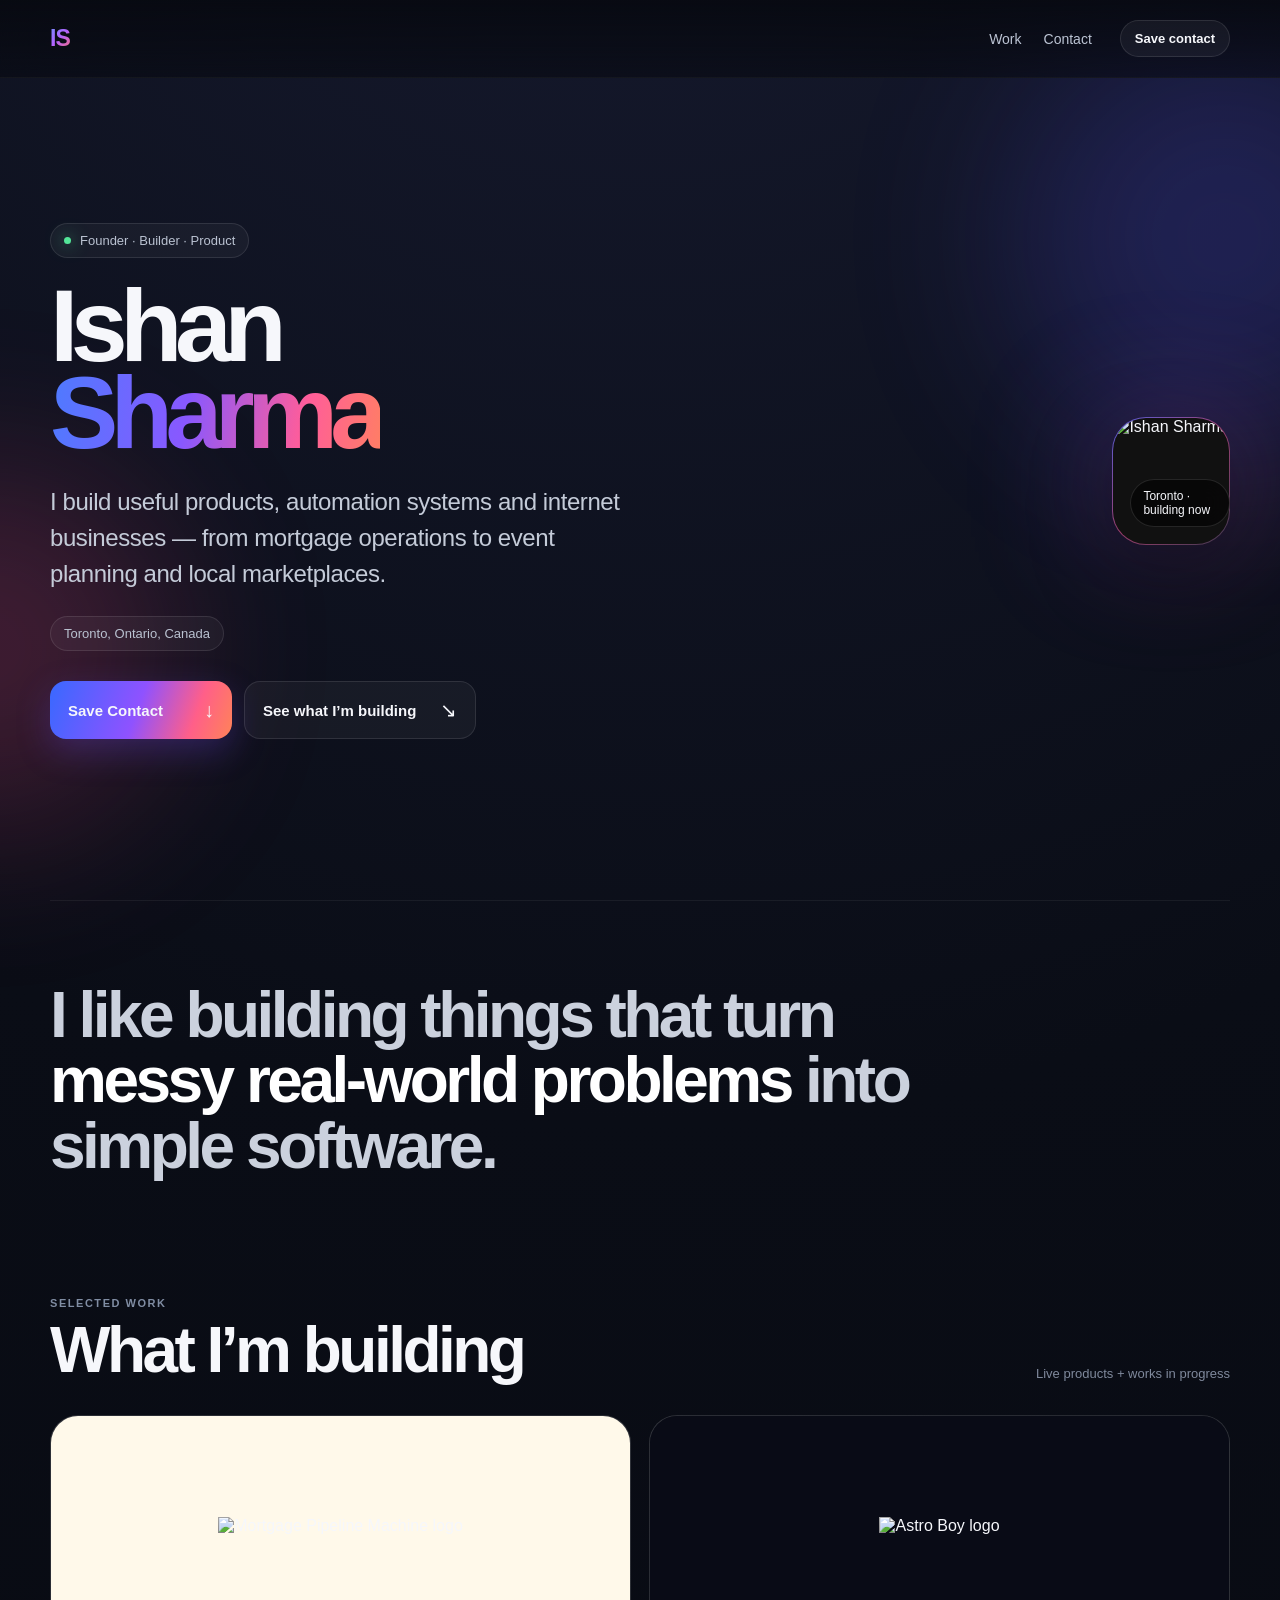
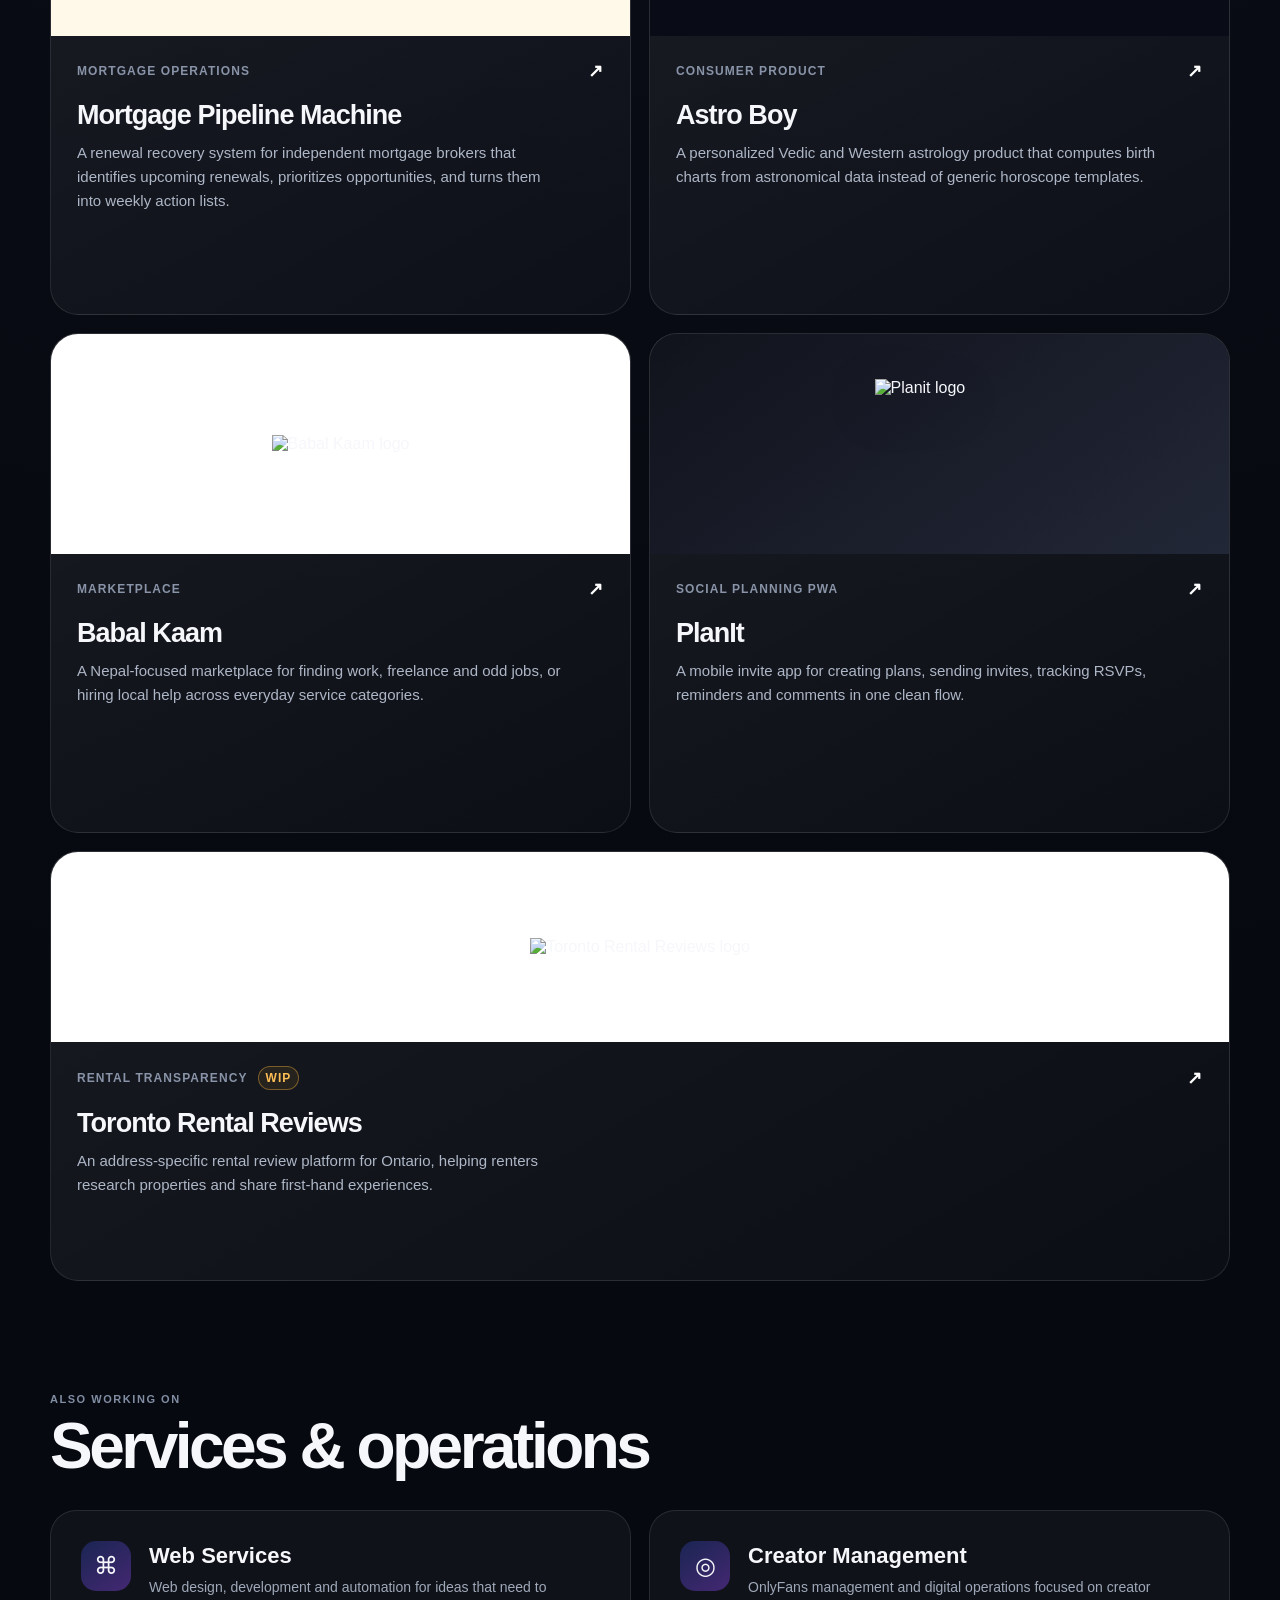
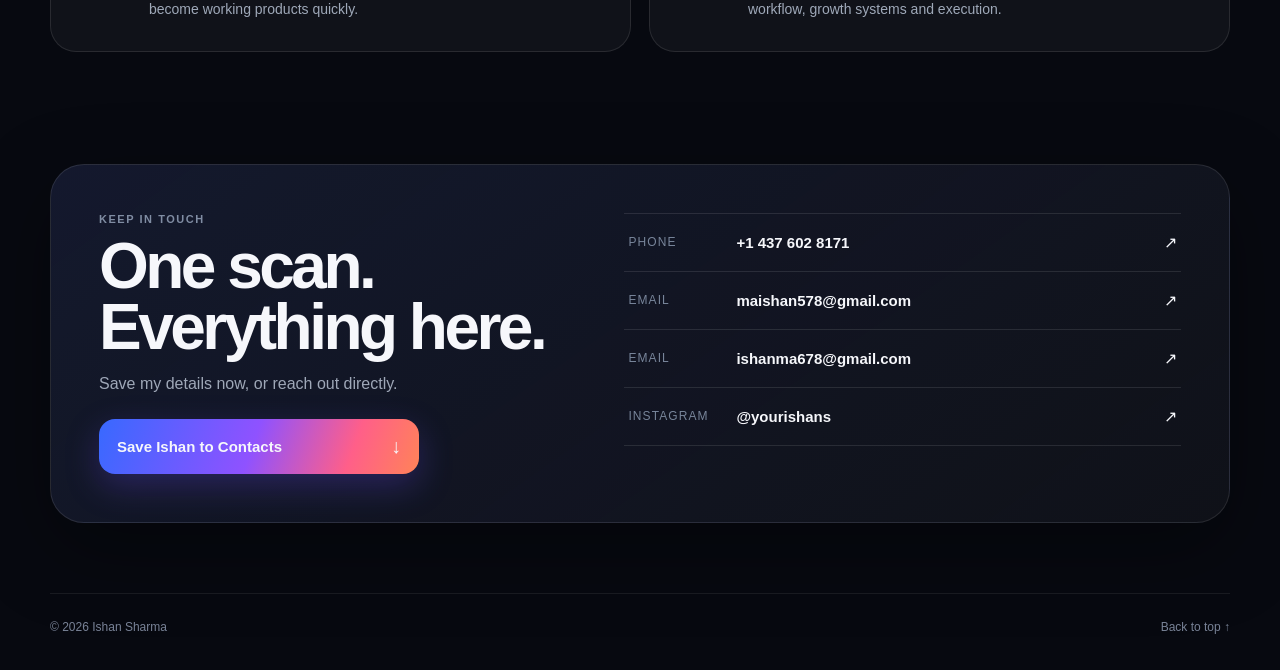
==== index.html @ a85f79b7 "Add files via upload" ====
<!doctype html>
<html lang="en">
<head>
  <meta charset="utf-8" />
  <meta name="viewport" content="width=device-width,initial-scale=1,viewport-fit=cover" />
  <meta name="theme-color" content="#080a10" />
  <meta name="description" content="Ishan Sharma — builder and founder working on products across fintech, consumer apps, marketplaces and web." />
  <title>Ishan Sharma — Builder</title>
  <link rel="icon" href="assets/planit-logo.png" />
  <link rel="preload" href="assets/ishan.jpg" as="image" />
  <link rel="stylesheet" href="styles.css" />
</head>
<body>
  <div class="ambient ambient-a"></div>
  <div class="ambient ambient-b"></div>
  <header class="topbar" id="top">
    <a class="monogram" href="#top" aria-label="Ishan Sharma home">IS</a>
    <nav aria-label="Primary navigation">
      <a href="#work">Work</a>
      <a href="#contact">Contact</a>
    </nav>
    <a class="save-mini" href="ishan-sharma.vcf" download>Save contact</a>
  </header>

  <main>
    <section class="hero wrap" aria-labelledby="hero-title">
      <div class="hero-copy reveal">
        <div class="eyebrow"><span class="pulse"></span> Founder · Builder · Product</div>
        <h1 id="hero-title">Ishan<br><span>Sharma</span></h1>
        <p class="lede">I build useful products, automation systems and internet businesses — from mortgage operations to event planning and local marketplaces.</p>
        <div class="location">Toronto, Ontario, Canada</div>
        <div class="hero-actions">
          <a class="btn primary" href="ishan-sharma.vcf" download>
            <span>Save Contact</span><span class="arrow">↓</span>
          </a>
          <a class="btn secondary" href="#work"><span>See what I’m building</span><span class="arrow">↘</span></a>
        </div>
      </div>
      <div class="portrait-shell reveal" aria-label="Portrait of Ishan Sharma">
        <img src="assets/ishan.jpg" alt="Ishan Sharma" />
        <div class="portrait-tag">Toronto · building now</div>
      </div>
    </section>

    <section class="statement wrap reveal" aria-label="About Ishan">
      <p>I like building things that turn <em>messy real-world problems</em> into simple software.</p>
    </section>

    <section class="work wrap" id="work" aria-labelledby="work-title">
      <div class="section-head reveal">
        <div>
          <span class="kicker">Selected work</span>
          <h2 id="work-title">What I’m building</h2>
        </div>
        <span class="section-note">Live products + works in progress</span>
      </div>

      <div class="project-grid">
        <a class="project project-mpm reveal" href="https://mortgagepipelinemachine.com/" target="_blank" rel="noreferrer">
          <div class="logo-stage light"><img src="assets/mpm-logo.png" alt="Mortgage Pipeline Machine logo" /></div>
          <div class="project-body">
            <div class="project-meta"><span>Mortgage operations</span><span class="open">↗</span></div>
            <h3>Mortgage Pipeline Machine</h3>
            <p>A renewal recovery system for independent mortgage brokers that identifies upcoming renewals, prioritizes opportunities, and turns them into weekly action lists.</p>
          </div>
        </a>

        <a class="project project-astro reveal" href="https://astro-boy.vercel.app/" target="_blank" rel="noreferrer">
          <div class="logo-stage astro"><img src="assets/astroboy-logo.png" alt="Astro Boy logo" /></div>
          <div class="project-body">
            <div class="project-meta"><span>Consumer product</span><span class="open">↗</span></div>
            <h3>Astro Boy</h3>
            <p>A personalized Vedic and Western astrology product that computes birth charts from astronomical data instead of generic horoscope templates.</p>
          </div>
        </a>

        <a class="project project-babal reveal" href="https://babalkaam.com/" target="_blank" rel="noreferrer">
          <div class="logo-stage white"><img src="assets/babalkaam-logo.png" alt="Babal Kaam logo" /></div>
          <div class="project-body">
            <div class="project-meta"><span>Marketplace</span><span class="open">↗</span></div>
            <h3>Babal Kaam</h3>
            <p>A Nepal-focused marketplace for finding work, freelance and odd jobs, or hiring local help across everyday service categories.</p>
          </div>
        </a>

        <a class="project project-planit reveal" href="https://ishanma678.github.io/planit/" target="_blank" rel="noreferrer">
          <div class="logo-stage planit"><img class="planit-icon" src="assets/planit-logo.png" alt="Planit logo" /></div>
          <div class="project-body">
            <div class="project-meta"><span>Social planning PWA</span><span class="open">↗</span></div>
            <h3>PlanIt</h3>
            <p>A mobile invite app for creating plans, sending invites, tracking RSVPs, reminders and comments in one clean flow.</p>
          </div>
        </a>

        <a class="project project-trr reveal" href="https://toronto-rental-reviews.vercel.app/" target="_blank" rel="noreferrer">
          <div class="logo-stage white"><img src="assets/trr-logo.png" alt="Toronto Rental Reviews logo" /></div>
          <div class="project-body">
            <div class="project-meta"><span>Rental transparency</span><span class="status">WIP</span><span class="open">↗</span></div>
            <h3>Toronto Rental Reviews</h3>
            <p>An address-specific rental review platform for Ontario, helping renters research properties and share first-hand experiences.</p>
          </div>
        </a>
      </div>
    </section>

    <section class="services wrap" aria-labelledby="services-title">
      <div class="section-head reveal">
        <div>
          <span class="kicker">Also working on</span>
          <h2 id="services-title">Services & operations</h2>
        </div>
      </div>
      <div class="service-grid">
        <article class="service-card reveal">
          <div class="service-icon">⌘</div>
          <div><h3>Web Services</h3><p>Web design, development and automation for ideas that need to become working products quickly.</p></div>
        </article>
        <article class="service-card reveal">
          <div class="service-icon">◎</div>
          <div><h3>Creator Management</h3><p>OnlyFans management and digital operations focused on creator workflow, growth systems and execution.</p></div>
        </article>
      </div>
    </section>

    <section class="contact wrap" id="contact" aria-labelledby="contact-title">
      <div class="contact-card reveal">
        <div class="contact-intro">
          <span class="kicker">Keep in touch</span>
          <h2 id="contact-title">One scan.<br>Everything here.</h2>
          <p>Save my details now, or reach out directly.</p>
          <a class="btn primary wide" href="ishan-sharma.vcf" download><span>Save Ishan to Contacts</span><span class="arrow">↓</span></a>
        </div>
        <div class="contact-links">
          <a href="tel:+14376028171"><span class="contact-label">Phone</span><strong>+1 437 602 8171</strong><span>↗</span></a>
          <a href="mailto:maishan578@gmail.com"><span class="contact-label">Email</span><strong>maishan578@gmail.com</strong><span>↗</span></a>
          <a href="mailto:ishanma678@gmail.com"><span class="contact-label">Email</span><strong>ishanma678@gmail.com</strong><span>↗</span></a>
          <a href="https://www.instagram.com/yourishans?utm_source=qr" target="_blank" rel="noreferrer"><span class="contact-label">Instagram</span><strong>@yourishans</strong><span>↗</span></a>
        </div>
      </div>
    </section>
  </main>

  <footer class="wrap">
    <span>© 2026 Ishan Sharma</span>
    <a href="#top">Back to top ↑</a>
  </footer>
  <script src="script.js"></script>
</body>
</html>
---- styles.css ----
:root{
  --bg:#070910;--bg2:#0b0f1b;--panel:rgba(255,255,255,.055);--panel2:rgba(255,255,255,.085);
  --text:#f6f7fb;--muted:#9aa4b7;--line:rgba(255,255,255,.1);--blue:#5b7cff;--violet:#9b5cff;--pink:#ff5d92;--orange:#ff8a55;
  --radius:30px;--shadow:0 26px 80px rgba(0,0,0,.35);--max:1180px;
}
*{box-sizing:border-box}html{scroll-behavior:smooth}body{margin:0;background:radial-gradient(circle at 50% -10%,#171b31 0,#0a0d16 35%,var(--bg) 72%);color:var(--text);font-family:-apple-system,BlinkMacSystemFont,"SF Pro Display","SF Pro Text",Inter,Segoe UI,sans-serif;overflow-x:hidden;-webkit-font-smoothing:antialiased}
a{color:inherit;text-decoration:none}.wrap{width:min(var(--max),calc(100% - 40px));margin-inline:auto}.ambient{position:fixed;pointer-events:none;filter:blur(90px);opacity:.22;z-index:-1;border-radius:50%}.ambient-a{width:420px;height:420px;background:#5b55ff;top:3%;right:-12%}.ambient-b{width:360px;height:360px;background:#ff4e8b;top:52%;left:-15%}
.topbar{position:sticky;top:0;z-index:50;height:78px;padding:0 max(20px,calc((100vw - var(--max))/2));display:flex;align-items:center;gap:28px;background:linear-gradient(to bottom,rgba(7,9,16,.9),rgba(7,9,16,.55));backdrop-filter:blur(22px);border-bottom:1px solid rgba(255,255,255,.05)}.monogram{font-weight:850;font-size:23px;letter-spacing:-1px;background:linear-gradient(135deg,#6f8fff,#b263ff 48%,#ff6d71);-webkit-background-clip:text;color:transparent}.topbar nav{display:flex;gap:22px;margin-left:auto}.topbar nav a{font-size:14px;color:#bcc4d4}.topbar nav a:hover{color:white}.save-mini{font-size:13px;font-weight:720;border:1px solid var(--line);padding:10px 14px;border-radius:999px;background:rgba(255,255,255,.05)}
.hero{min-height:calc(100svh - 78px);display:grid;grid-template-columns:1.06fr .94fr;gap:68px;align-items:center;padding:70px 0 86px}.eyebrow,.location{display:inline-flex;align-items:center;gap:9px;border:1px solid var(--line);background:rgba(255,255,255,.04);border-radius:999px;padding:9px 13px;color:#bac2d1;font-size:13px}.pulse{width:7px;height:7px;background:#53e698;border-radius:50%;box-shadow:0 0 18px #53e698}.hero h1{font-size:clamp(68px,8vw,112px);line-height:.85;letter-spacing:-.075em;margin:24px 0 28px;font-weight:830}.hero h1 span{background:linear-gradient(100deg,#4b7cff,#8958ff 42%,#ff5d9a 76%,#ff7f63);-webkit-background-clip:text;color:transparent}.lede{max-width:630px;color:#c4cbd8;font-size:clamp(19px,2vw,24px);line-height:1.5;letter-spacing:-.018em;margin:0 0 24px}.hero-actions{display:flex;gap:12px;margin-top:30px;flex-wrap:wrap}.btn{display:inline-flex;align-items:center;justify-content:space-between;gap:24px;padding:16px 18px;border-radius:16px;font-weight:730;font-size:15px;transition:.25s ease;min-width:182px}.btn:hover{transform:translateY(-2px)}.btn.primary{background:linear-gradient(110deg,#3869ff 0,#8f52ff 48%,#ff5f89 78%,#ff8358 100%);box-shadow:0 12px 34px rgba(108,79,255,.26)}.btn.secondary{border:1px solid var(--line);background:rgba(255,255,255,.045)}.arrow{font-size:20px;font-weight:400}.portrait-shell{position:relative;max-width:470px;justify-self:end;padding:1px;background:linear-gradient(135deg,rgba(99,111,255,.8),rgba(255,92,151,.55),rgba(255,255,255,.15));border-radius:34px;box-shadow:var(--shadow)}.portrait-shell:before{content:"";position:absolute;inset:10% -8%;z-index:-1;background:linear-gradient(120deg,#3d5eff,#d45cff,#ff694d);filter:blur(70px);opacity:.38}.portrait-shell img{width:100%;aspect-ratio:.92/1;display:block;object-fit:cover;object-position:center 28%;border-radius:33px;background:#111}.portrait-tag{position:absolute;left:18px;bottom:18px;padding:9px 12px;border-radius:999px;background:rgba(0,0,0,.55);backdrop-filter:blur(14px);font-size:12px;border:1px solid rgba(255,255,255,.12)}
.statement{padding:28px 0 118px;border-top:1px solid rgba(255,255,255,.06)}.statement p{margin:54px 0 0;max-width:950px;font-size:clamp(36px,5vw,68px);line-height:1.02;letter-spacing:-.055em;font-weight:670;color:#cbd1dd}.statement em{font-style:normal;color:#fff}
.work,.services{padding:0 0 112px}.section-head{display:flex;align-items:end;justify-content:space-between;gap:30px;margin-bottom:34px}.kicker{display:block;color:#808da3;text-transform:uppercase;letter-spacing:.14em;font-size:11px;font-weight:800;margin-bottom:11px}.section-head h2,.contact-intro h2{font-size:clamp(40px,5vw,64px);letter-spacing:-.055em;line-height:.95;margin:0}.section-note{color:#7f899c;font-size:13px}.project-grid{display:grid;grid-template-columns:repeat(2,minmax(0,1fr));gap:18px}.project{border:1px solid var(--line);background:linear-gradient(150deg,rgba(255,255,255,.07),rgba(255,255,255,.025));border-radius:28px;overflow:hidden;min-height:500px;display:flex;flex-direction:column;transition:transform .28s ease,border-color .28s ease,background .28s ease}.project:hover{transform:translateY(-5px);border-color:rgba(255,255,255,.18);background:linear-gradient(150deg,rgba(255,255,255,.09),rgba(255,255,255,.035))}.project:last-child{grid-column:span 2;min-height:430px}.logo-stage{height:220px;display:flex;align-items:center;justify-content:center;padding:38px;overflow:hidden}.logo-stage img{display:block;max-width:92%;max-height:100%;object-fit:contain}.logo-stage.light{background:#fff9ea}.logo-stage.white{background:#fff}.logo-stage.astro{background:#090b16}.logo-stage.planit{background:linear-gradient(145deg,#11131c,#222737)}.logo-stage .planit-icon{width:130px;height:130px;object-fit:contain;filter:drop-shadow(0 12px 24px rgba(0,0,0,.3))}.project-body{padding:24px 26px 28px;display:flex;flex-direction:column;flex:1}.project-meta{display:flex;align-items:center;gap:10px;color:#8994a8;font-size:12px;text-transform:uppercase;letter-spacing:.09em;font-weight:750}.project-meta .open{margin-left:auto;font-size:18px;color:#fff}.status{border:1px solid rgba(255,183,60,.4);color:#ffbf55;background:rgba(255,183,60,.08);border-radius:999px;padding:4px 7px}.project h3{font-size:27px;letter-spacing:-.035em;margin:18px 0 10px}.project p{color:#aeb7c7;font-size:15px;line-height:1.62;margin:0;max-width:58ch}.project:last-child .logo-stage{height:190px}.project:last-child .project-body{padding-bottom:34px}
.service-grid{display:grid;grid-template-columns:1fr 1fr;gap:18px}.service-card{display:flex;gap:18px;align-items:flex-start;padding:30px;border:1px solid var(--line);border-radius:26px;background:rgba(255,255,255,.04)}.service-icon{width:50px;height:50px;flex:0 0 auto;border-radius:15px;display:grid;place-items:center;background:linear-gradient(145deg,#1a2552,#442873);font-size:24px}.service-card h3{margin:2px 0 8px;font-size:22px}.service-card p{margin:0;color:#9fa9b9;line-height:1.55;font-size:14px}
.contact{padding-bottom:70px}.contact-card{border:1px solid var(--line);border-radius:34px;background:linear-gradient(145deg,rgba(62,77,140,.24),rgba(255,255,255,.035));padding:48px;display:grid;grid-template-columns:.9fr 1.1fr;gap:70px;box-shadow:var(--shadow)}.contact-intro p{color:#9fa8b8;font-size:16px;margin:18px 0 26px}.wide{width:100%;max-width:320px}.contact-links{display:flex;flex-direction:column;border-top:1px solid var(--line)}.contact-links a{display:grid;grid-template-columns:90px 1fr auto;gap:18px;align-items:center;padding:19px 4px;border-bottom:1px solid var(--line);transition:.2s}.contact-links a:hover{padding-left:10px}.contact-label{color:#78859a;font-size:12px;text-transform:uppercase;letter-spacing:.09em}.contact-links strong{font-size:15px;overflow-wrap:anywhere}footer{border-top:1px solid rgba(255,255,255,.07);padding:26px 0 36px;display:flex;justify-content:space-between;color:#788296;font-size:12px}
.reveal{opacity:0;transform:translateY(18px);transition:opacity .75s cubic-bezier(.2,.7,.2,1),transform .75s cubic-bezier(.2,.7,.2,1)}.reveal.visible{opacity:1;transform:none}
@media(max-width:800px){.wrap{width:min(100% - 28px,var(--max))}.topbar{height:68px;padding:0 16px}.topbar nav{display:none}.save-mini{margin-left:auto}.hero{min-height:auto;grid-template-columns:1fr;gap:30px;padding:34px 0 70px}.portrait-shell{grid-row:1;width:100%;max-width:none;justify-self:auto;border-radius:27px}.portrait-shell img{aspect-ratio:1.25/1;object-position:center 31%;border-radius:26px}.portrait-tag{bottom:13px;left:13px}.hero-copy{grid-row:2}.eyebrow{font-size:11px}.hero h1{font-size:clamp(64px,22vw,86px);margin:20px 0 24px}.lede{font-size:18px;line-height:1.52}.hero-actions{display:grid;grid-template-columns:1fr}.btn{width:100%;min-width:0}.statement{padding-bottom:86px}.statement p{margin-top:38px;font-size:40px}.section-head{align-items:flex-start;flex-direction:column;margin-bottom:24px}.section-note{display:none}.project-grid{grid-template-columns:1fr;gap:14px}.project,.project:last-child{grid-column:auto;min-height:0}.logo-stage,.project:last-child .logo-stage{height:170px;padding:28px}.project-body{padding:21px 21px 24px}.project h3{font-size:23px}.project p{font-size:14px}.service-grid{grid-template-columns:1fr}.contact-card{grid-template-columns:1fr;padding:26px;gap:40px}.contact-links a{grid-template-columns:72px 1fr auto;gap:10px}.contact-links strong{font-size:13px}.work,.services{padding-bottom:88px}footer{padding-bottom:max(34px,env(safe-area-inset-bottom))}}
@media(prefers-reduced-motion:reduce){html{scroll-behavior:auto}.reveal{opacity:1;transform:none;transition:none}.project,.btn{transition:none}}
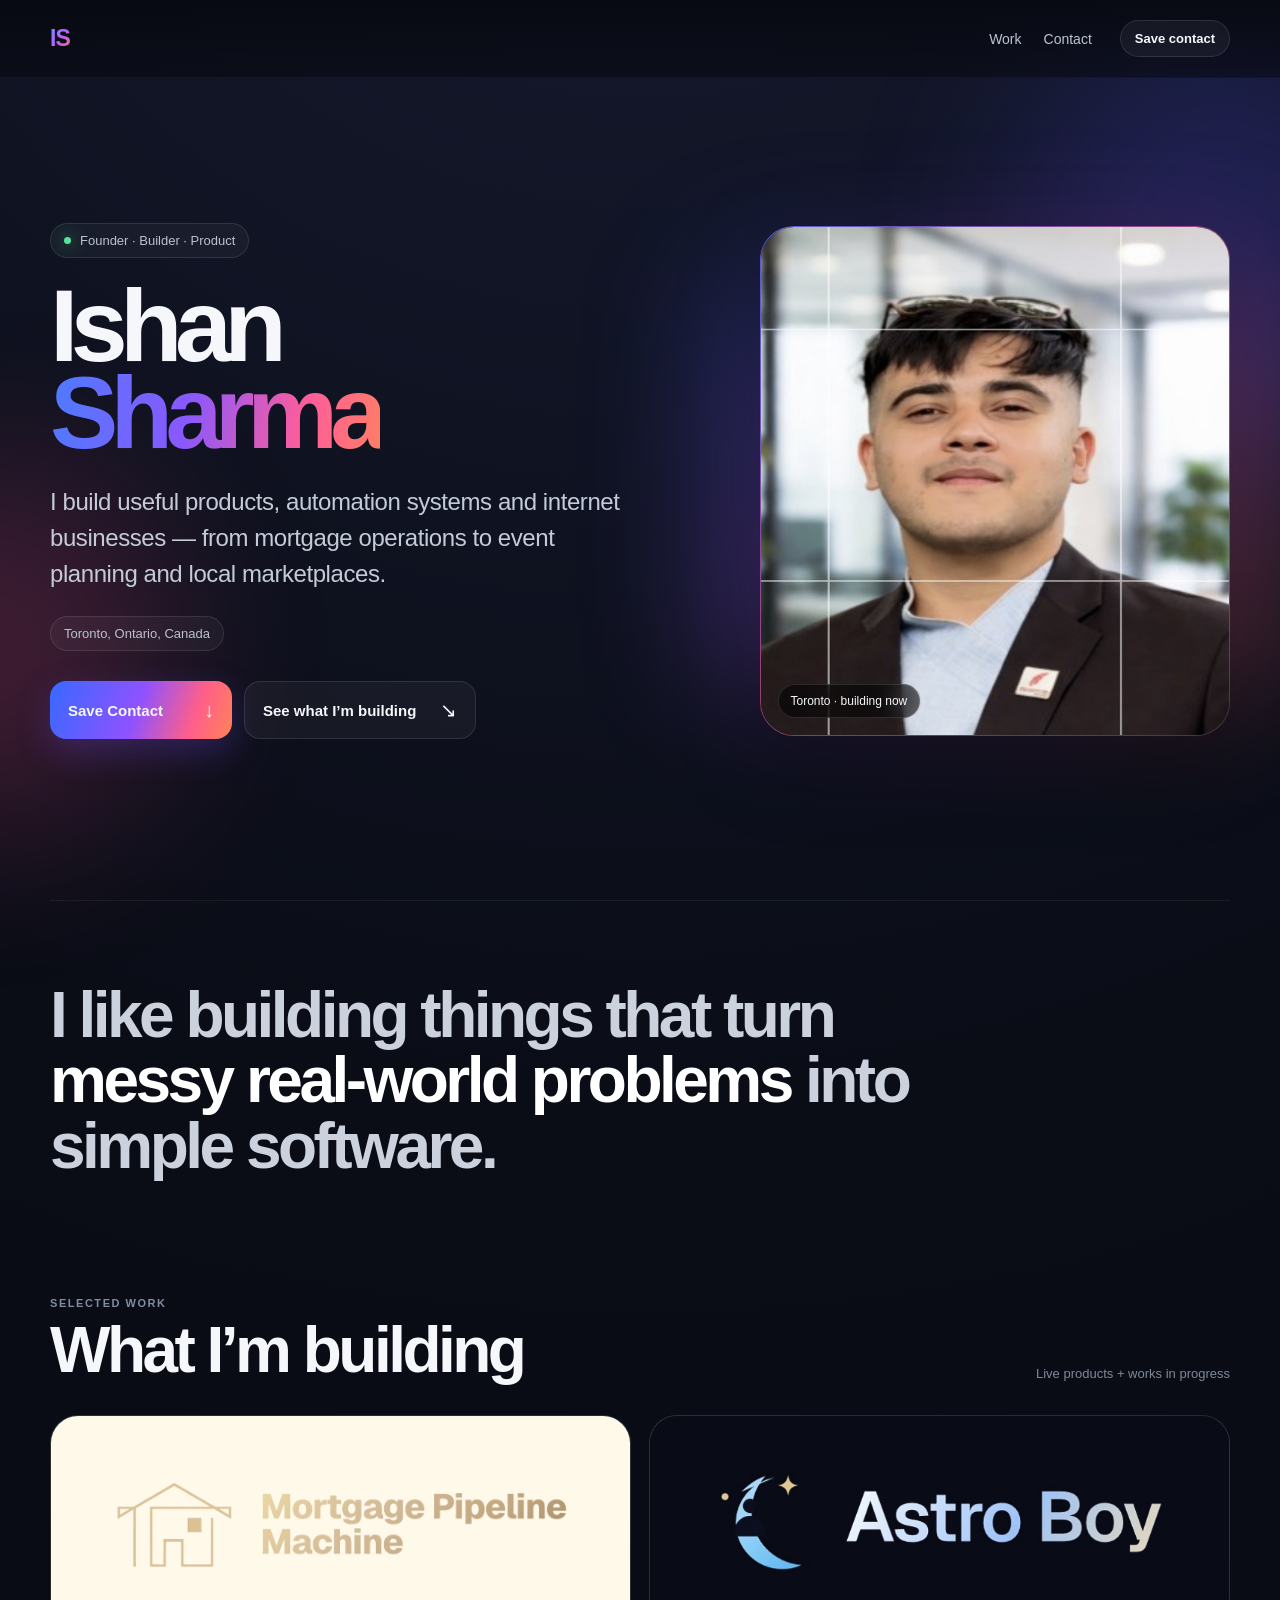
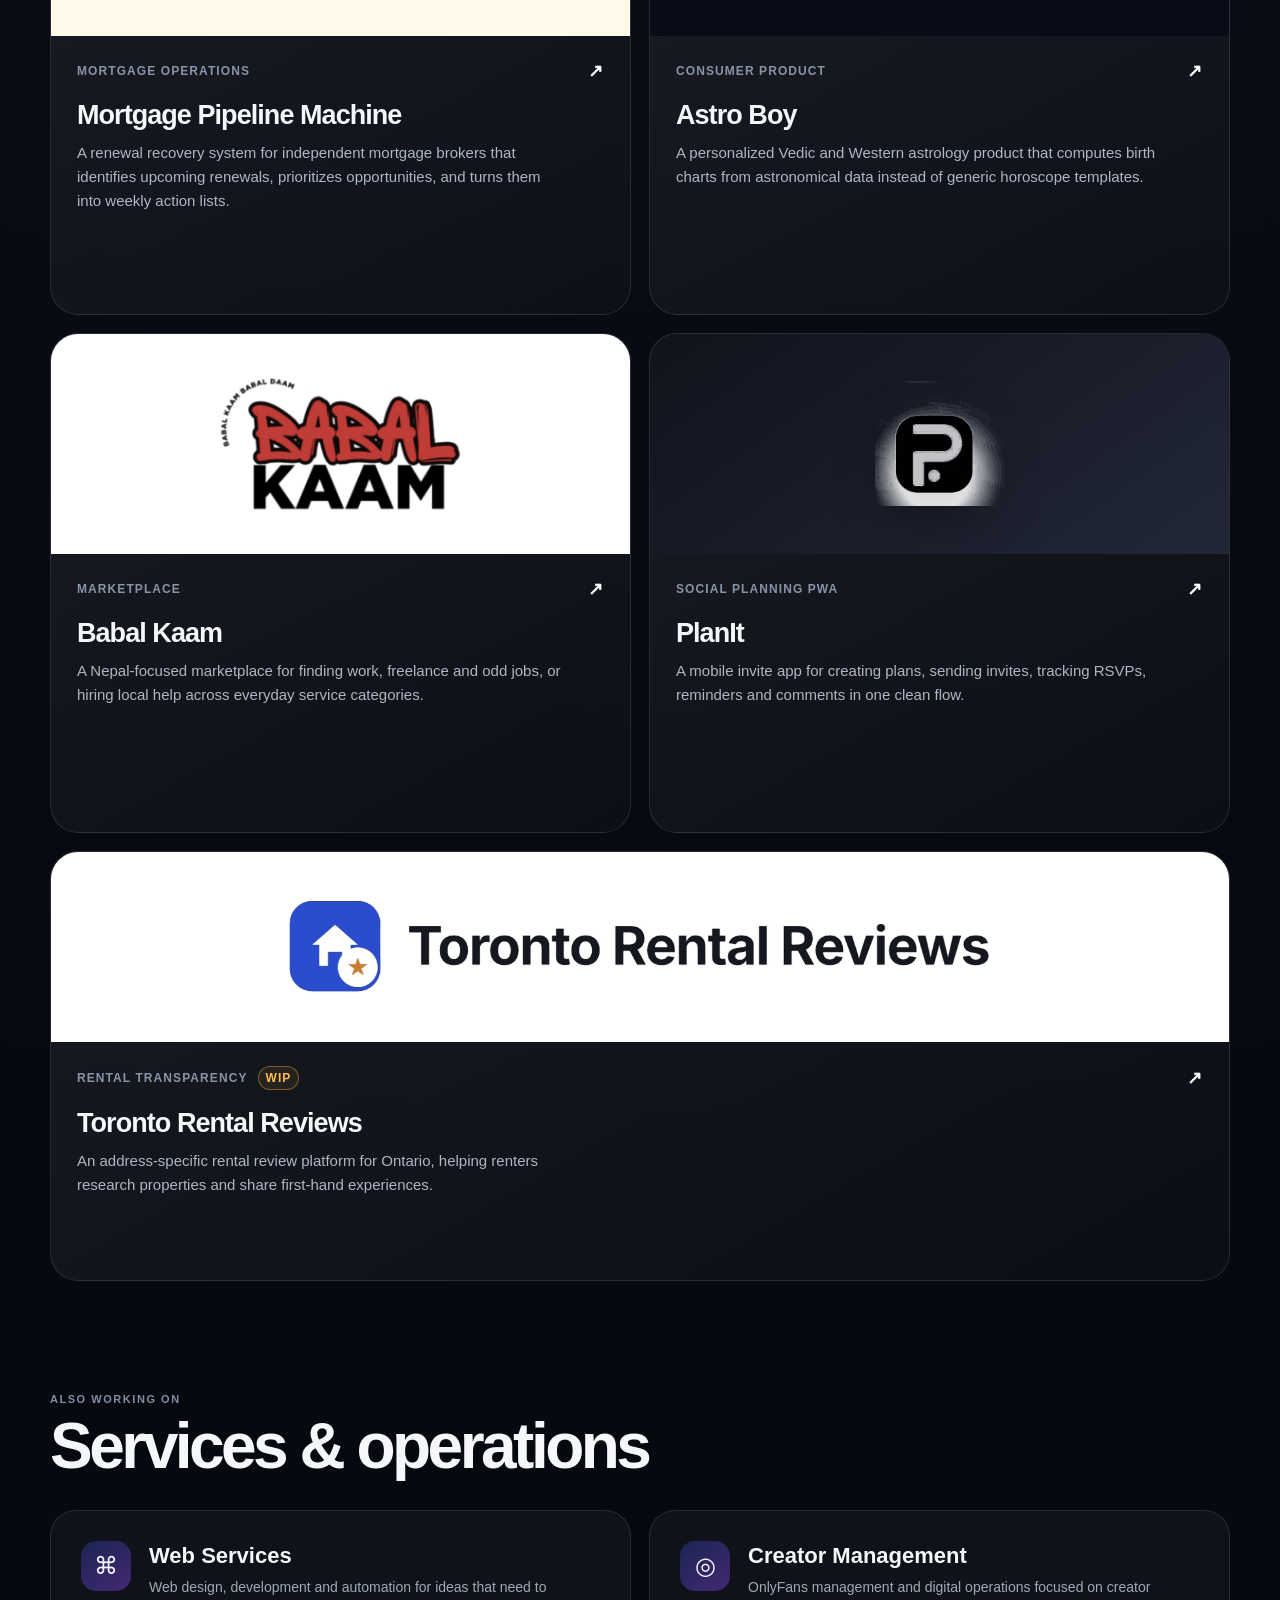
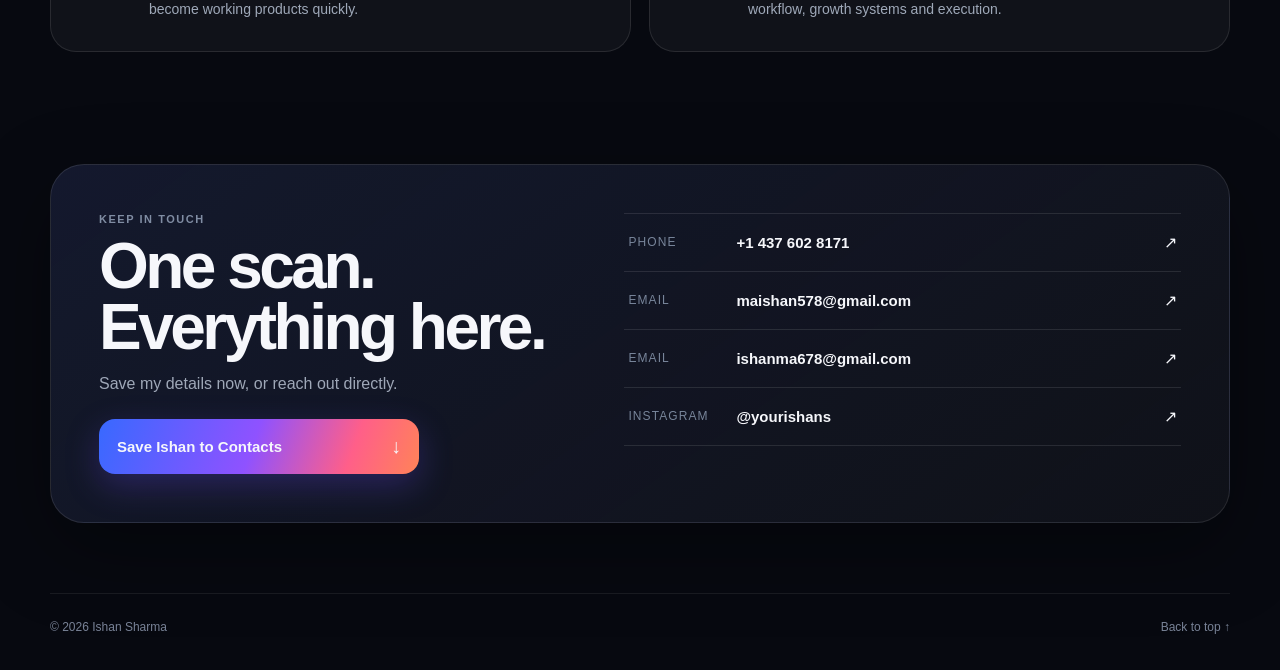
==== commit 8c8f50ea: "Add files via upload" ====
--- a/index.html
+++ b/index.html
@@ -6,9 +6,26 @@
   <meta name="theme-color" content="#080a10" />
   <meta name="description" content="Ishan Sharma — builder and founder working on products across fintech, consumer apps, marketplaces and web." />
   <title>Ishan Sharma — Builder</title>
-  <link rel="icon" href="assets/planit-logo.png" />
-  <link rel="preload" href="assets/ishan.jpg" as="image" />
-  <link rel="stylesheet" href="styles.css" />
+  <link rel="icon" href="[data-uri]